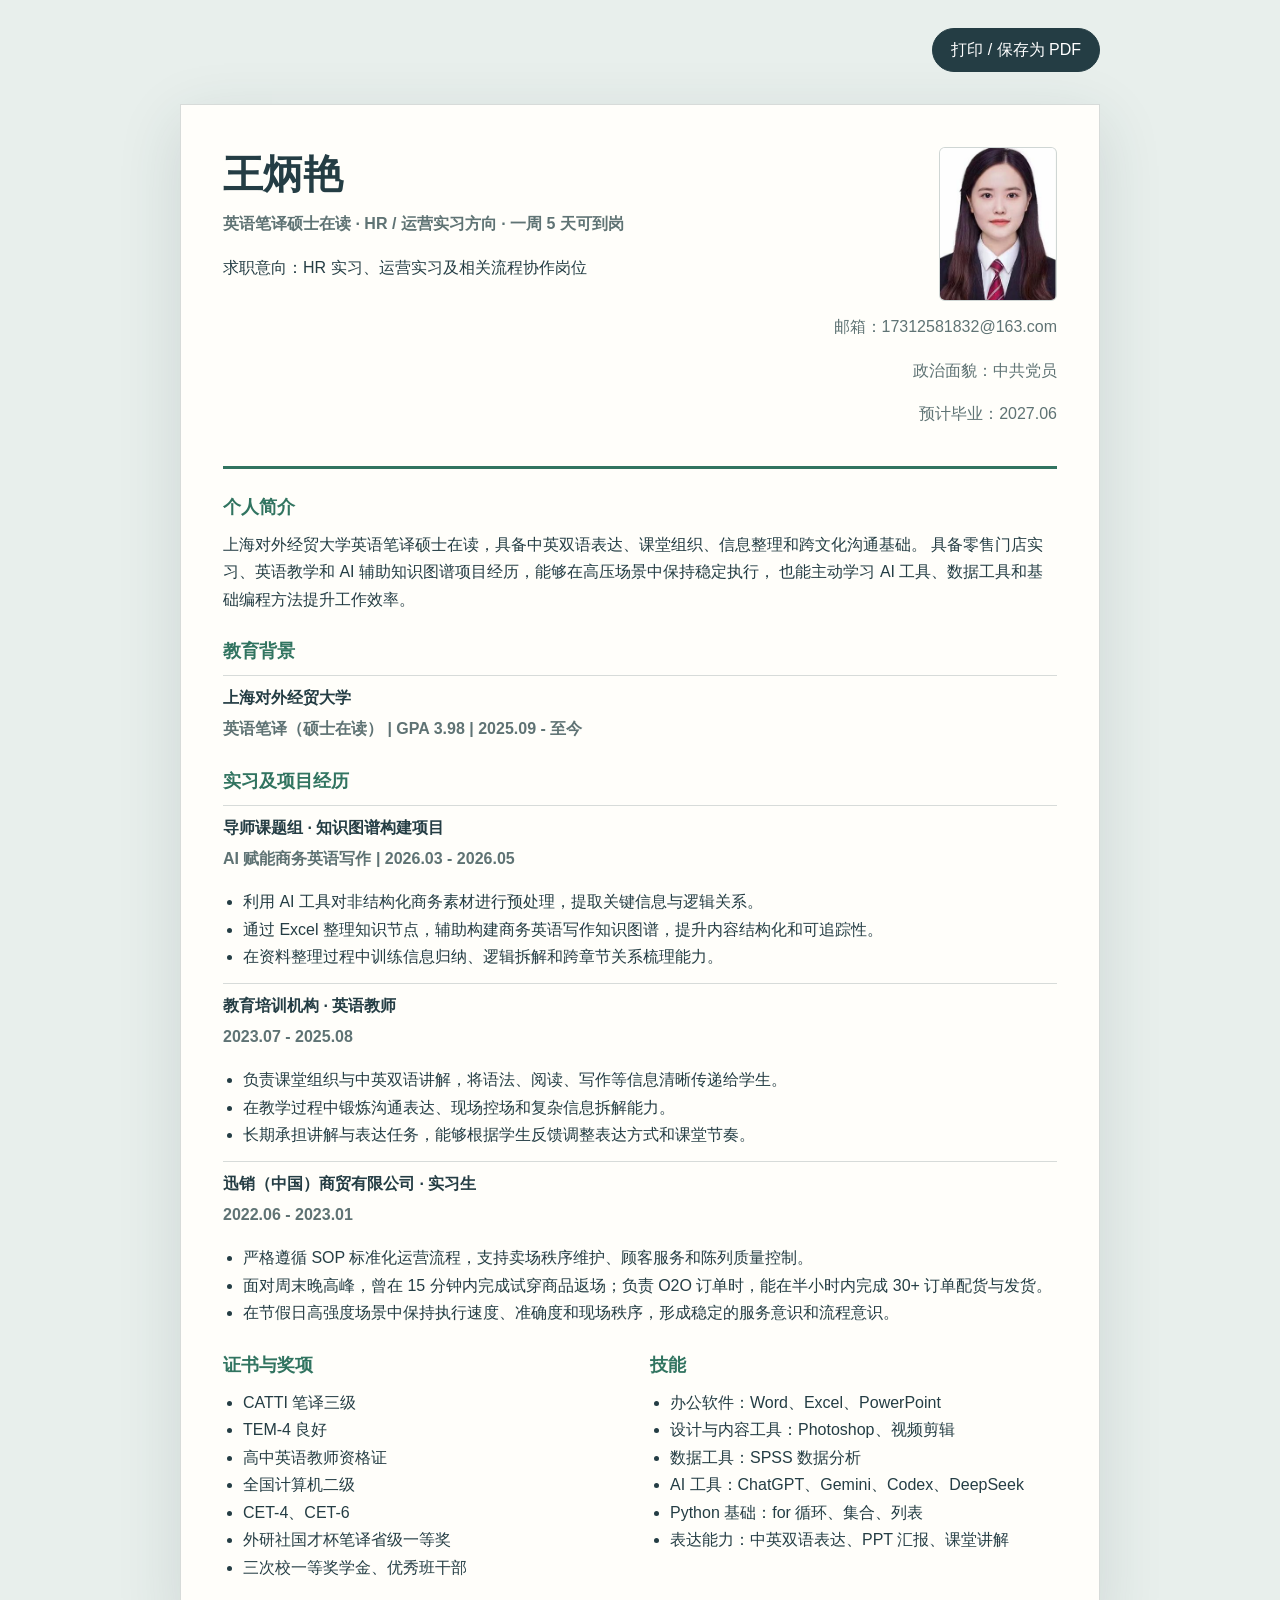
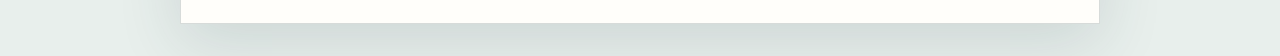
==== resume-cn.html @ d0b93ede "Add files via upload" ====
﻿<!DOCTYPE html>
<html lang="zh-CN">
  <head>
    <meta charset="UTF-8" />
    <meta name="viewport" content="width=device-width, initial-scale=1.0" />
    <title>王炳艳 | 中文简历</title>
    <style>
      :root {
        --ink: #243d44;
        --sage: #317460;
        --line: rgba(36, 61, 68, 0.18);
        --paper: #fffefa;
        --muted: #5f7374;
      }

      * {
        box-sizing: border-box;
      }

      body {
        margin: 0;
        color: var(--ink);
        background: #e8efec;
        font-family: "Microsoft YaHei", "Noto Sans CJK SC", "Segoe UI", sans-serif;
        letter-spacing: 0;
      }

      main {
        width: min(920px, calc(100% - 32px));
        margin: 32px auto;
        padding: 42px;
        background: var(--paper);
        border: 1px solid var(--line);
        box-shadow: 0 18px 60px rgba(36, 61, 68, 0.14);
      }

      header {
        display: grid;
        grid-template-columns: 1fr auto;
        gap: 24px;
        border-bottom: 3px solid var(--sage);
        padding-bottom: 22px;
      }

      h1,
      h2,
      h3,
      p {
        margin-top: 0;
      }

      h1 {
        font-family: STZhongsong, Georgia, serif;
        font-size: 40px;
        margin-bottom: 8px;
      }

      h2 {
        color: var(--sage);
        font-size: 18px;
        margin: 26px 0 12px;
      }

      h3 {
        font-size: 16px;
        margin-bottom: 6px;
      }

      p,
      li {
        line-height: 1.72;
      }

      ul {
        margin: 8px 0 0;
        padding-left: 20px;
      }

      .summary {
        color: var(--muted);
        font-weight: 700;
      }

      .profile-block {
        display: grid;
        justify-items: end;
        gap: 12px;
      }

      .profile-photo {
        width: 118px;
        height: 154px;
        object-fit: cover;
        border: 1px solid var(--line);
        border-radius: 6px;
        background: #f5f7f4;
      }

      .contact {
        min-width: 230px;
        text-align: right;
        color: var(--muted);
      }

      .item {
        border-top: 1px solid var(--line);
        padding-top: 12px;
        margin-top: 12px;
      }

      .meta {
        color: var(--muted);
        font-weight: 700;
      }

      .grid {
        display: grid;
        grid-template-columns: 1fr 1fr;
        gap: 20px;
      }

      .toolbar {
        width: min(920px, calc(100% - 32px));
        margin: 28px auto 0;
        display: flex;
        justify-content: flex-end;
      }

      button {
        min-height: 44px;
        border: 1px solid var(--ink);
        border-radius: 999px;
        padding: 0 18px;
        background: var(--ink);
        color: white;
        font: inherit;
        cursor: pointer;
      }

      @media print {
        body {
          background: white;
        }

        .toolbar {
          display: none;
        }

        main {
          width: 100%;
          margin: 0;
          padding: 0;
          border: 0;
          box-shadow: none;
        }
      }

      @media (max-width: 720px) {
        main {
          padding: 24px;
        }

        header,
        .grid {
          grid-template-columns: 1fr;
        }

        .profile-block {
          justify-items: start;
        }

        .contact {
          text-align: left;
        }
      }
    </style>
  </head>
  <body>
    <div class="toolbar">
      <button type="button" onclick="window.print()">打印 / 保存为 PDF</button>
    </div>

    <main>
      <header>
        <div>
          <h1>王炳艳</h1>
          <p class="summary">英语笔译硕士在读 · HR / 运营实习方向 · 一周 5 天可到岗</p>
          <p>求职意向：HR 实习、运营实习及相关流程协作岗位</p>
        </div>
        <div class="profile-block">
          <img class="profile-photo" src="[data-uri]" alt="王炳艳证件照" />
          <div class="contact">
            <p>邮箱：17312581832@163.com</p>
            <p>政治面貌：中共党员</p>
            <p>预计毕业：2027.06</p>
          </div>
        </div>
      </header>

      <section>
        <h2>个人简介</h2>
        <p>
          上海对外经贸大学英语笔译硕士在读，具备中英双语表达、课堂组织、信息整理和跨文化沟通基础。
          具备零售门店实习、英语教学和 AI 辅助知识图谱项目经历，能够在高压场景中保持稳定执行，
          也能主动学习 AI 工具、数据工具和基础编程方法提升工作效率。
        </p>
      </section>

      <section>
        <h2>教育背景</h2>
        <div class="item">
          <h3>上海对外经贸大学</h3>
          <p class="meta">英语笔译（硕士在读） | GPA 3.98 | 2025.09 - 至今</p>
        </div>
      </section>

      <section>
        <h2>实习及项目经历</h2>
        <div class="item">
          <h3>导师课题组 · 知识图谱构建项目</h3>
          <p class="meta">AI 赋能商务英语写作 | 2026.03 - 2026.05</p>
          <ul>
            <li>利用 AI 工具对非结构化商务素材进行预处理，提取关键信息与逻辑关系。</li>
            <li>通过 Excel 整理知识节点，辅助构建商务英语写作知识图谱，提升内容结构化和可追踪性。</li>
            <li>在资料整理过程中训练信息归纳、逻辑拆解和跨章节关系梳理能力。</li>
          </ul>
        </div>

        <div class="item">
          <h3>教育培训机构 · 英语教师</h3>
          <p class="meta">2023.07 - 2025.08</p>
          <ul>
            <li>负责课堂组织与中英双语讲解，将语法、阅读、写作等信息清晰传递给学生。</li>
            <li>在教学过程中锻炼沟通表达、现场控场和复杂信息拆解能力。</li>
            <li>长期承担讲解与表达任务，能够根据学生反馈调整表达方式和课堂节奏。</li>
          </ul>
        </div>

        <div class="item">
          <h3>迅销（中国）商贸有限公司 · 实习生</h3>
          <p class="meta">2022.06 - 2023.01</p>
          <ul>
            <li>严格遵循 SOP 标准化运营流程，支持卖场秩序维护、顾客服务和陈列质量控制。</li>
            <li>面对周末晚高峰，曾在 15 分钟内完成试穿商品返场；负责 O2O 订单时，能在半小时内完成 30+ 订单配货与发货。</li>
            <li>在节假日高强度场景中保持执行速度、准确度和现场秩序，形成稳定的服务意识和流程意识。</li>
          </ul>
        </div>
      </section>

      <section class="grid">
        <div>
          <h2>证书与奖项</h2>
          <ul>
            <li>CATTI 笔译三级</li>
            <li>TEM-4 良好</li>
            <li>高中英语教师资格证</li>
            <li>全国计算机二级</li>
            <li>CET-4、CET-6</li>
            <li>外研社国才杯笔译省级一等奖</li>
            <li>三次校一等奖学金、优秀班干部</li>
          </ul>
        </div>
        <div>
          <h2>技能</h2>
          <ul>
            <li>办公软件：Word、Excel、PowerPoint</li>
            <li>设计与内容工具：Photoshop、视频剪辑</li>
            <li>数据工具：SPSS 数据分析</li>
            <li>AI 工具：ChatGPT、Gemini、Codex、DeepSeek</li>
            <li>Python 基础：for 循环、集合、列表</li>
            <li>表达能力：中英双语表达、PPT 汇报、课堂讲解</li>
          </ul>
        </div>
      </section>
    </main>
  </body>
</html>
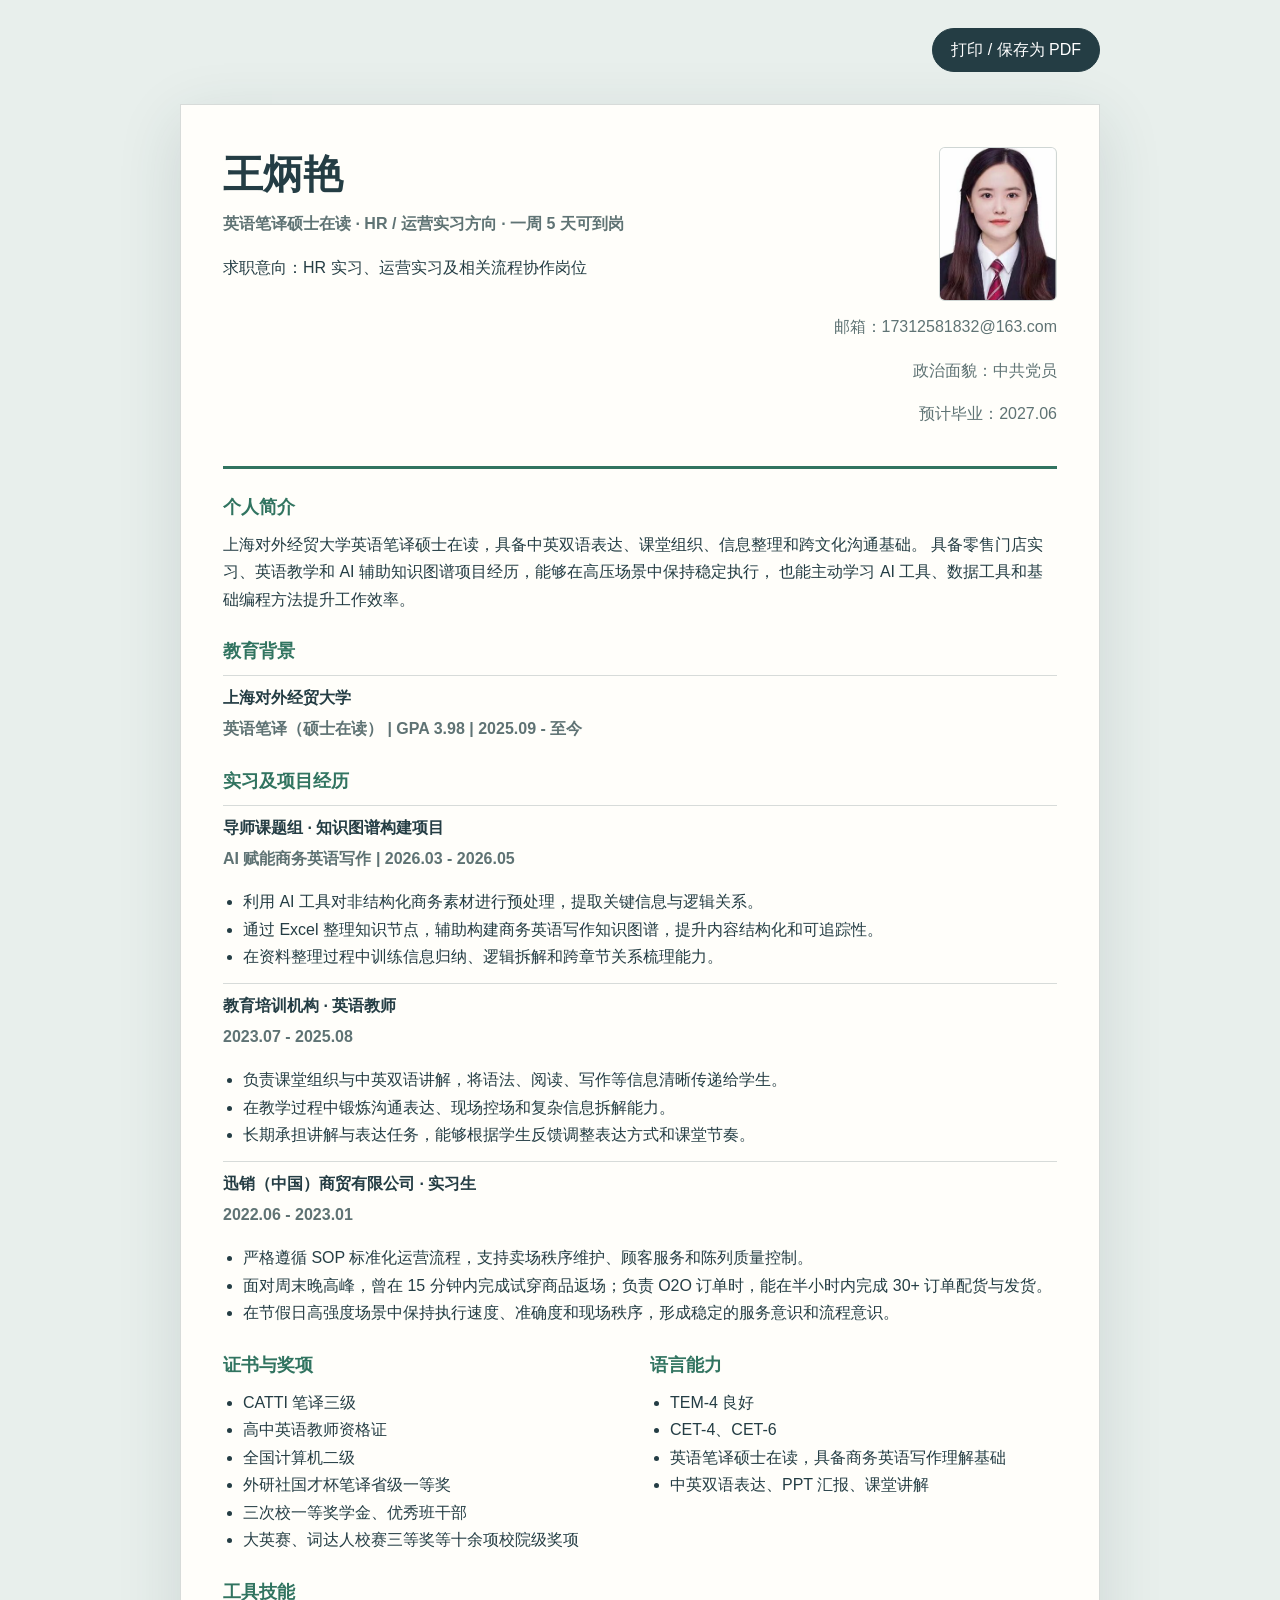
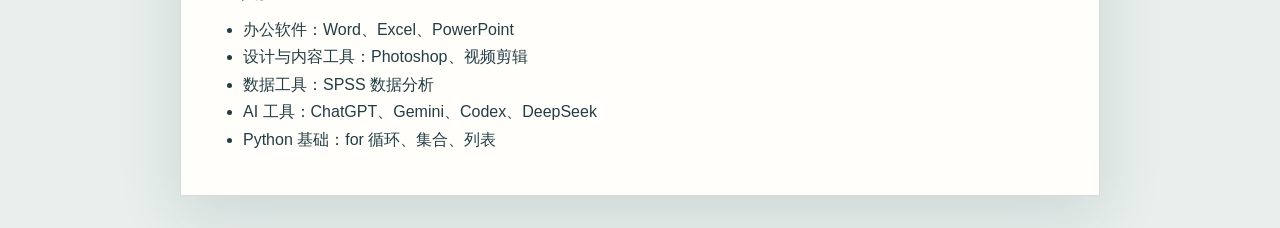
==== commit 58d585b9: "Add files via upload" ====
--- a/resume-cn.html
+++ b/resume-cn.html
@@ -252,25 +252,33 @@
           <h2>证书与奖项</h2>
           <ul>
             <li>CATTI 笔译三级</li>
-            <li>TEM-4 良好</li>
             <li>高中英语教师资格证</li>
             <li>全国计算机二级</li>
-            <li>CET-4、CET-6</li>
             <li>外研社国才杯笔译省级一等奖</li>
             <li>三次校一等奖学金、优秀班干部</li>
+            <li>大英赛、词达人校赛三等奖等十余项校院级奖项</li>
           </ul>
         </div>
         <div>
-          <h2>技能</h2>
-          <ul>
-            <li>办公软件：Word、Excel、PowerPoint</li>
-            <li>设计与内容工具：Photoshop、视频剪辑</li>
-            <li>数据工具：SPSS 数据分析</li>
-            <li>AI 工具：ChatGPT、Gemini、Codex、DeepSeek</li>
-            <li>Python 基础：for 循环、集合、列表</li>
-            <li>表达能力：中英双语表达、PPT 汇报、课堂讲解</li>
-          </ul>
-        </div>
+          <h2>语言能力</h2>
+          <ul>
+            <li>TEM-4 良好</li>
+            <li>CET-4、CET-6</li>
+            <li>英语笔译硕士在读，具备商务英语写作理解基础</li>
+            <li>中英双语表达、PPT 汇报、课堂讲解</li>
+          </ul>
+        </div>
+      </section>
+
+      <section>
+        <h2>工具技能</h2>
+        <ul>
+          <li>办公软件：Word、Excel、PowerPoint</li>
+          <li>设计与内容工具：Photoshop、视频剪辑</li>
+          <li>数据工具：SPSS 数据分析</li>
+          <li>AI 工具：ChatGPT、Gemini、Codex、DeepSeek</li>
+          <li>Python 基础：for 循环、集合、列表</li>
+        </ul>
       </section>
     </main>
   </body>
